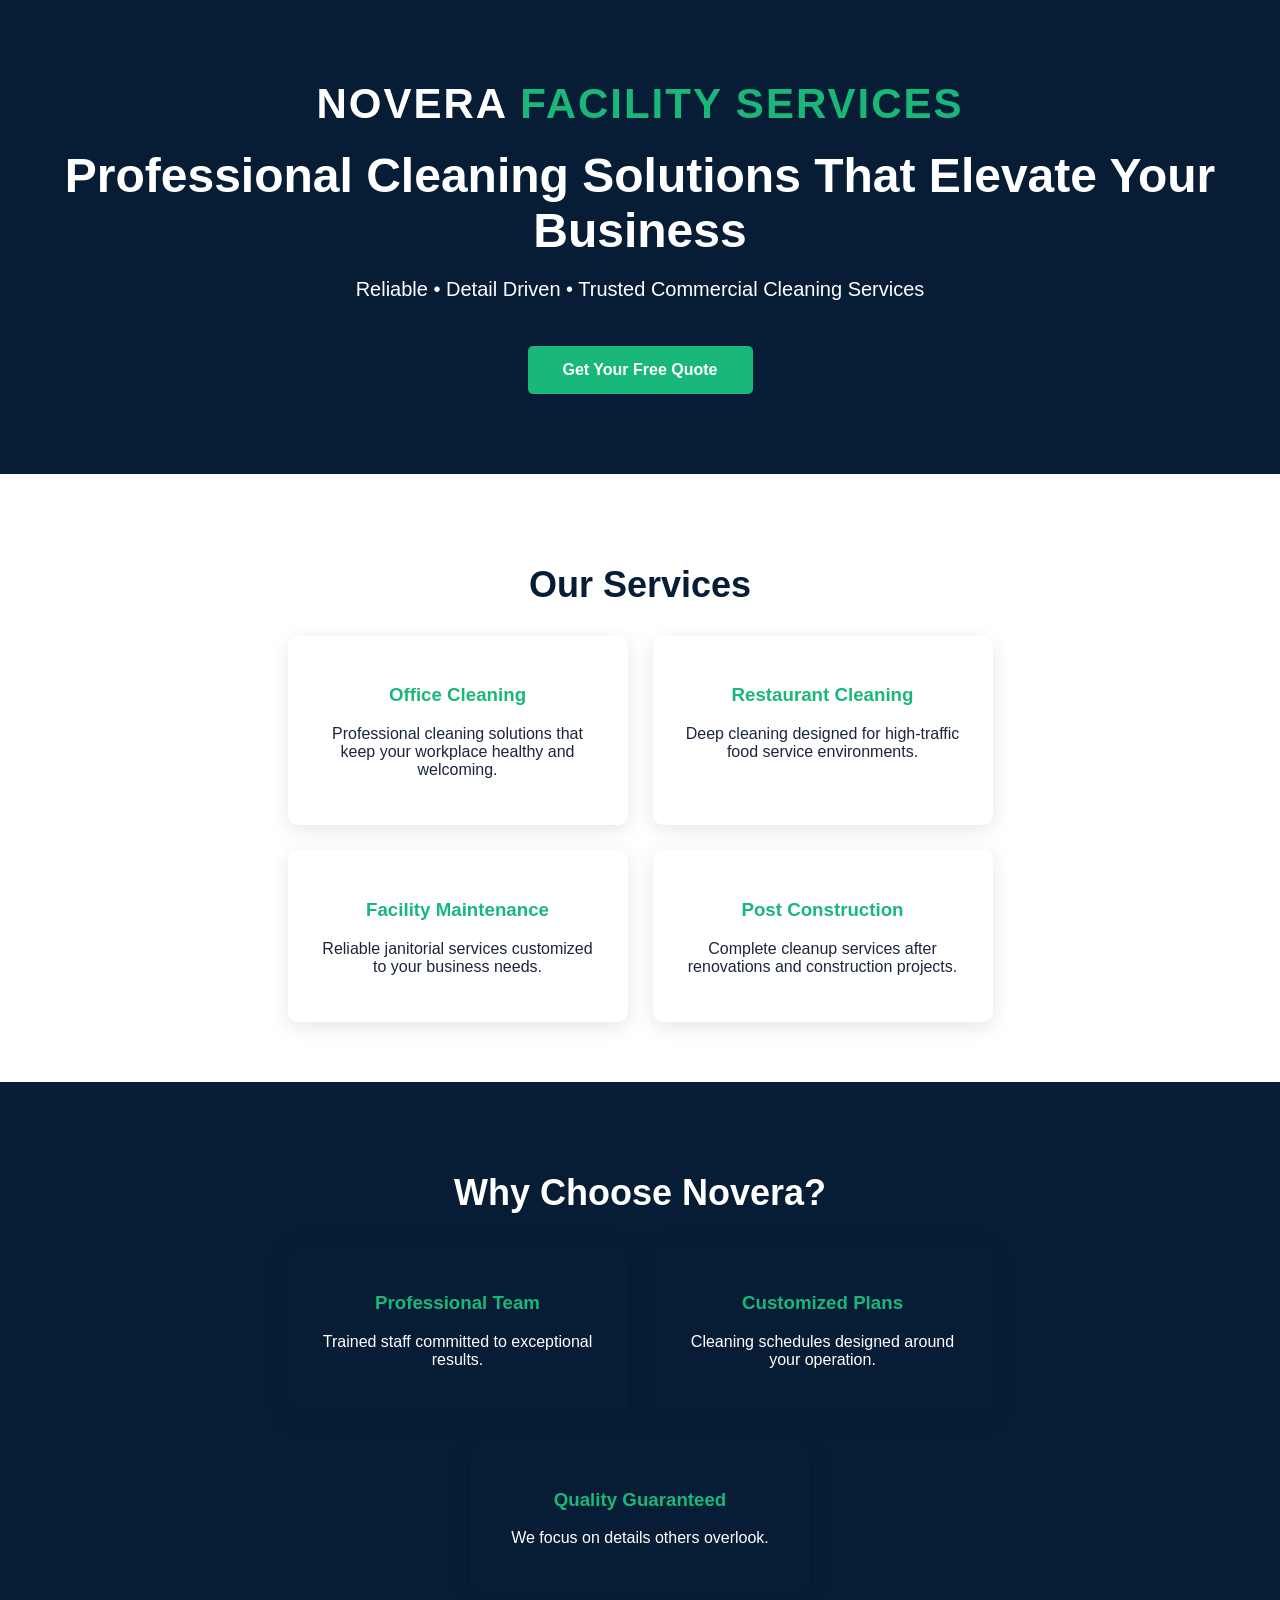
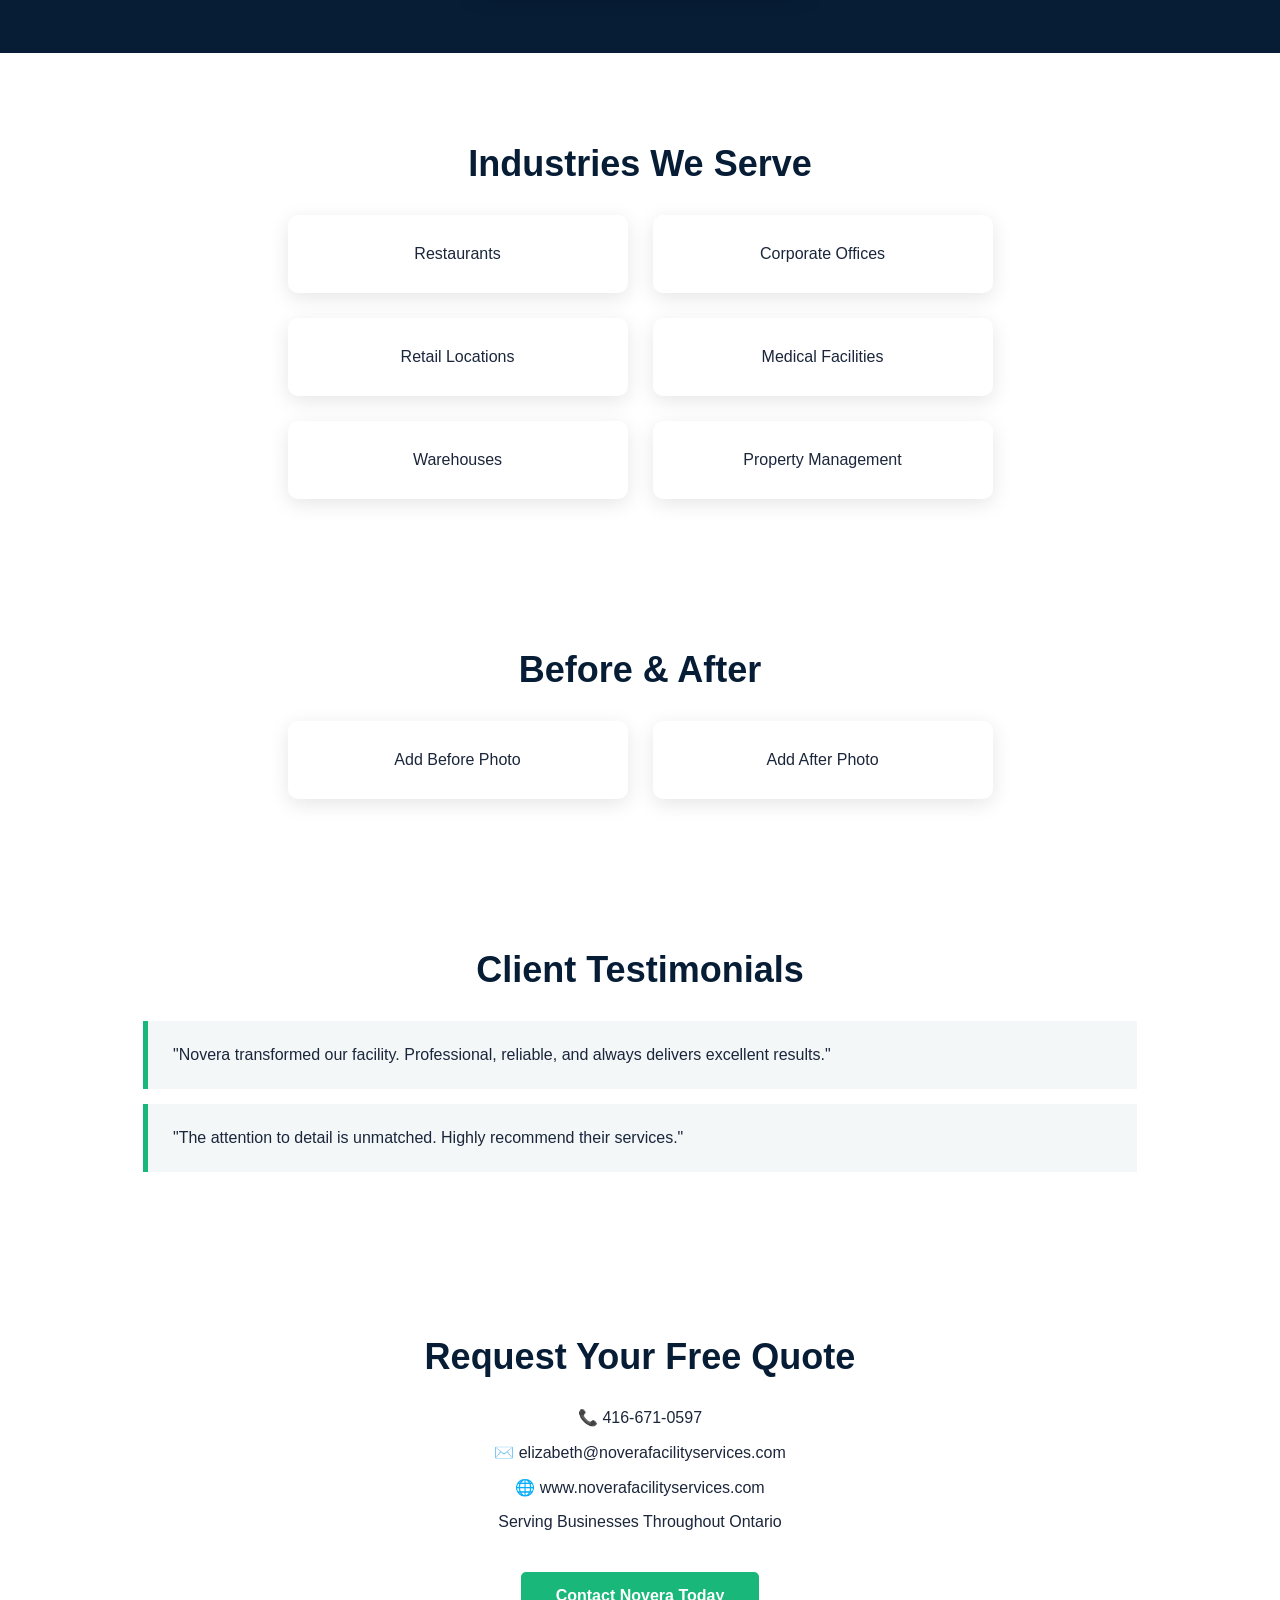
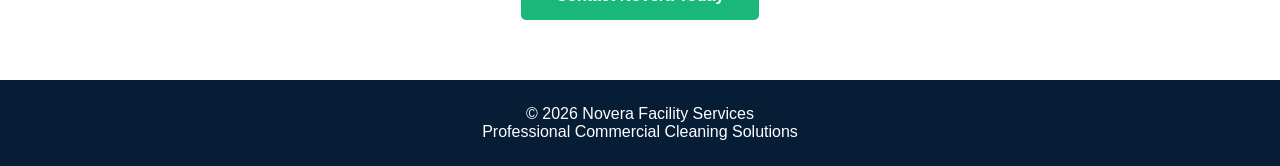
==== index.html @ ae43c51b "Add files via upload" ====
<!DOCTYPE html>
<html lang="en">
<head>
<meta charset="UTF-8">
<meta name="viewport" content="width=device-width, initial-scale=1.0">
<title>Novera Facility Services | Professional Commercial Cleaning</title>

<style>
body {
    margin:0;
    font-family: Arial, Helvetica, sans-serif;
    color:#1b263b;
    background:#ffffff;
}

header {
    background:#071d35;
    color:white;
    padding:80px 20px;
    text-align:center;
}

.logo {
    font-size:42px;
    font-weight:bold;
    letter-spacing:2px;
}

header span {
    color:#19b87a;
}

header h1 {
    font-size:48px;
    margin:20px 0;
}

header p {
    font-size:20px;
}

.button {
    display:inline-block;
    margin-top:25px;
    padding:15px 35px;
    background:#19b87a;
    color:white;
    text-decoration:none;
    border-radius:5px;
    font-weight:bold;
}

section {
    padding:60px 10%;
}

h2 {
    text-align:center;
    font-size:36px;
    color:#071d35;
}

.cards {
    display:flex;
    flex-wrap:wrap;
    gap:25px;
    justify-content:center;
}

.card {
    width:280px;
    padding:30px;
    border-radius:10px;
    box-shadow:0 5px 20px rgba(0,0,0,.1);
    text-align:center;
}

.card h3 {
    color:#19b87a;
}

.dark {
    background:#071d35;
    color:white;
}

.dark h2 {
    color:white;
}

.testimonial {
    background:#f4f7f8;
    padding:25px;
    margin:15px;
    border-left:5px solid #19b87a;
}

.contact {
    text-align:center;
}

footer {
    background:#071d35;
    color:white;
    text-align:center;
    padding:25px;
}

</style>

</head>

<body>


<header>

<div class="logo">
NOVERA <span>FACILITY SERVICES</span>
</div>

<h1>Professional Cleaning Solutions That Elevate Your Business</h1>

<p>
Reliable • Detail Driven • Trusted Commercial Cleaning Services
</p>

<a class="button" href="#contact">
Get Your Free Quote
</a>

</header>


<section>

<h2>Our Services</h2>

<div class="cards">

<div class="card">
<h3>Office Cleaning</h3>
<p>
Professional cleaning solutions that keep your workplace healthy and welcoming.
</p>
</div>


<div class="card">
<h3>Restaurant Cleaning</h3>
<p>
Deep cleaning designed for high-traffic food service environments.
</p>
</div>


<div class="card">
<h3>Facility Maintenance</h3>
<p>
Reliable janitorial services customized to your business needs.
</p>
</div>


<div class="card">
<h3>Post Construction</h3>
<p>
Complete cleanup services after renovations and construction projects.
</p>
</div>


</div>

</section>


<section class="dark">

<h2>Why Choose Novera?</h2>

<div class="cards">

<div class="card">
<h3>Professional Team</h3>
<p>
Trained staff committed to exceptional results.
</p>
</div>

<div class="card">
<h3>Customized Plans</h3>
<p>
Cleaning schedules designed around your operation.
</p>
</div>

<div class="card">
<h3>Quality Guaranteed</h3>
<p>
We focus on details others overlook.
</p>
</div>

</div>

</section>


<section>

<h2>Industries We Serve</h2>

<div class="cards">

<div class="card">Restaurants</div>
<div class="card">Corporate Offices</div>
<div class="card">Retail Locations</div>
<div class="card">Medical Facilities</div>
<div class="card">Warehouses</div>
<div class="card">Property Management</div>

</div>

</section>


<section>

<h2>Before & After</h2>

<div class="cards">

<div class="card">
Add Before Photo
</div>

<div class="card">
Add After Photo
</div>

</div>

</section>


<section>

<h2>Client Testimonials</h2>

<div class="testimonial">
"Novera transformed our facility. Professional, reliable, and always delivers excellent results."
</div>

<div class="testimonial">
"The attention to detail is unmatched. Highly recommend their services."
</div>

</section>


<section id="contact" class="contact">

<h2>Request Your Free Quote</h2>

<p>
📞 416-671-0597
</p>

<p>
✉️ elizabeth@noverafacilityservices.com
</p>

<p>
🌐 www.noverafacilityservices.com
</p>

<p>
Serving Businesses Throughout Ontario
</p>


<a class="button" href="mailto:elizabeth@noverafacilityservices.com">
Contact Novera Today
</a>


</section>


<footer>

© 2026 Novera Facility Services  
<br>
Professional Commercial Cleaning Solutions

</footer>


</body>
</html>
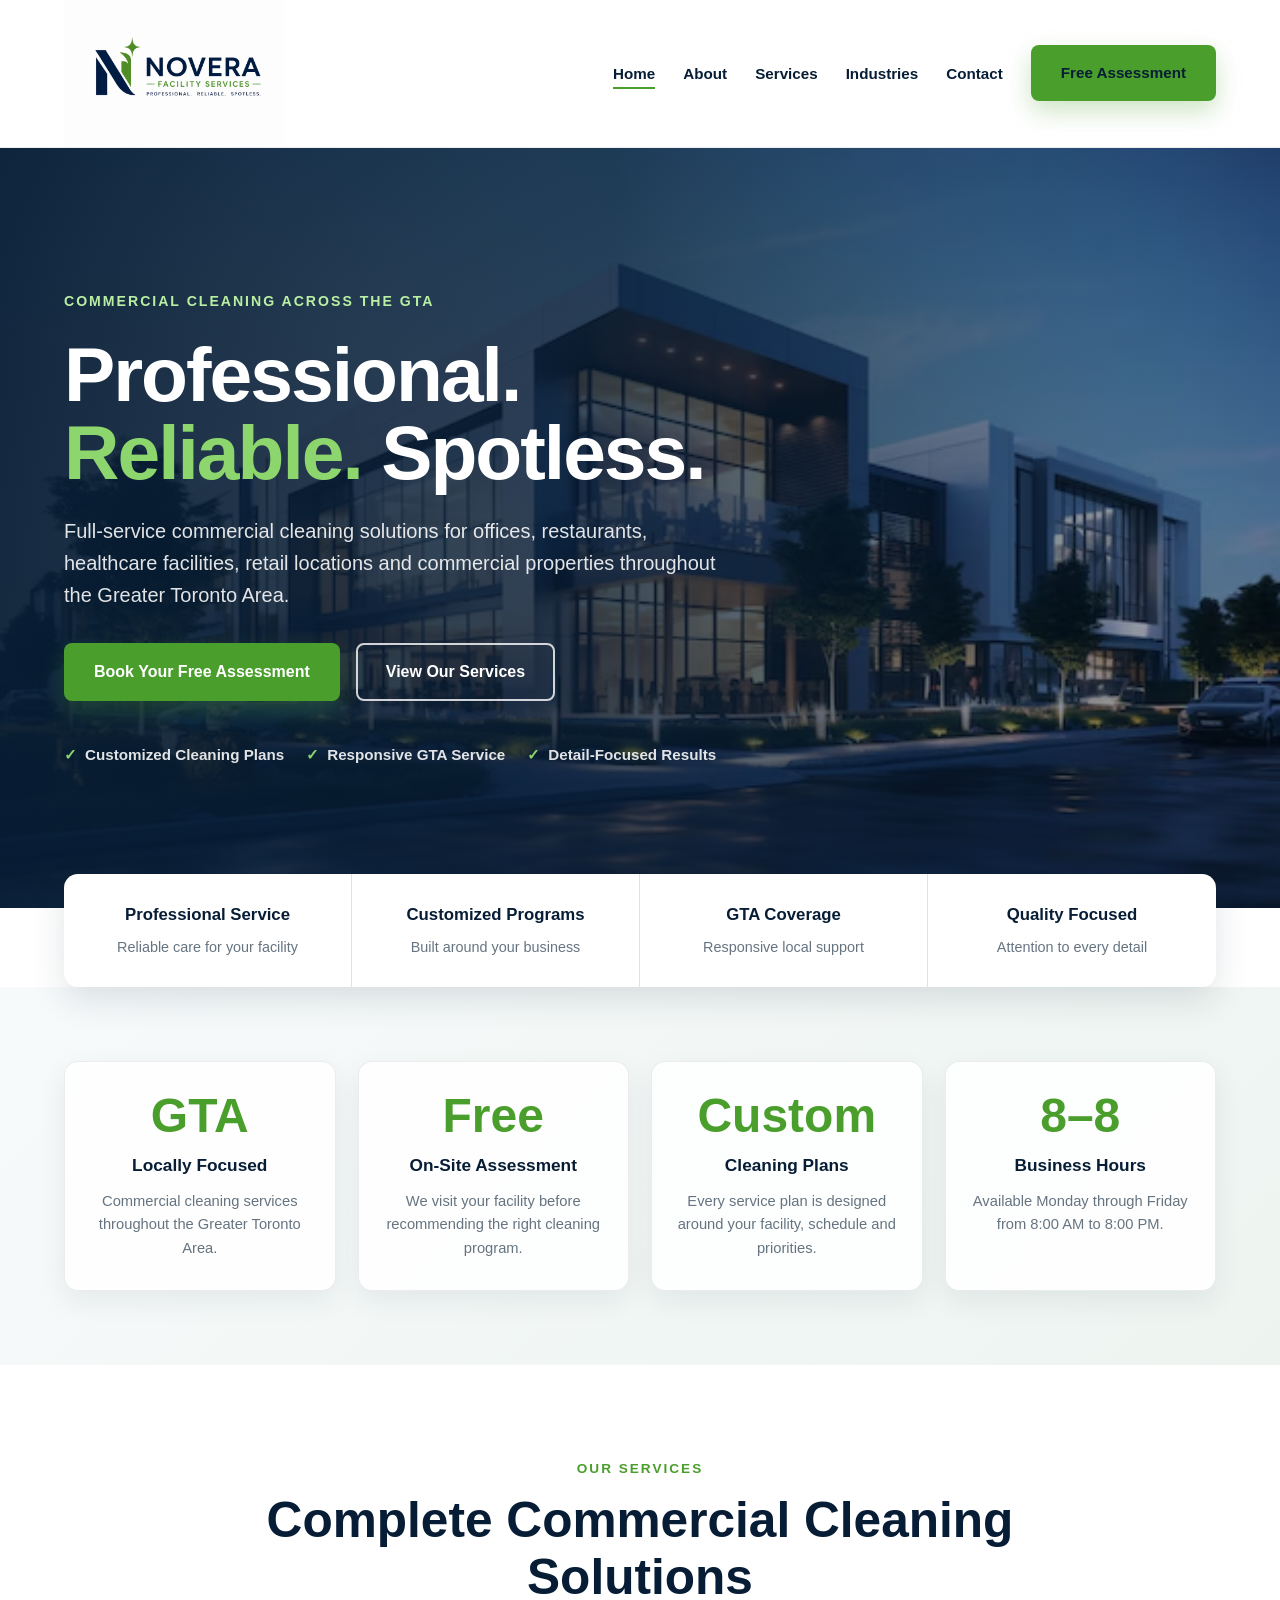
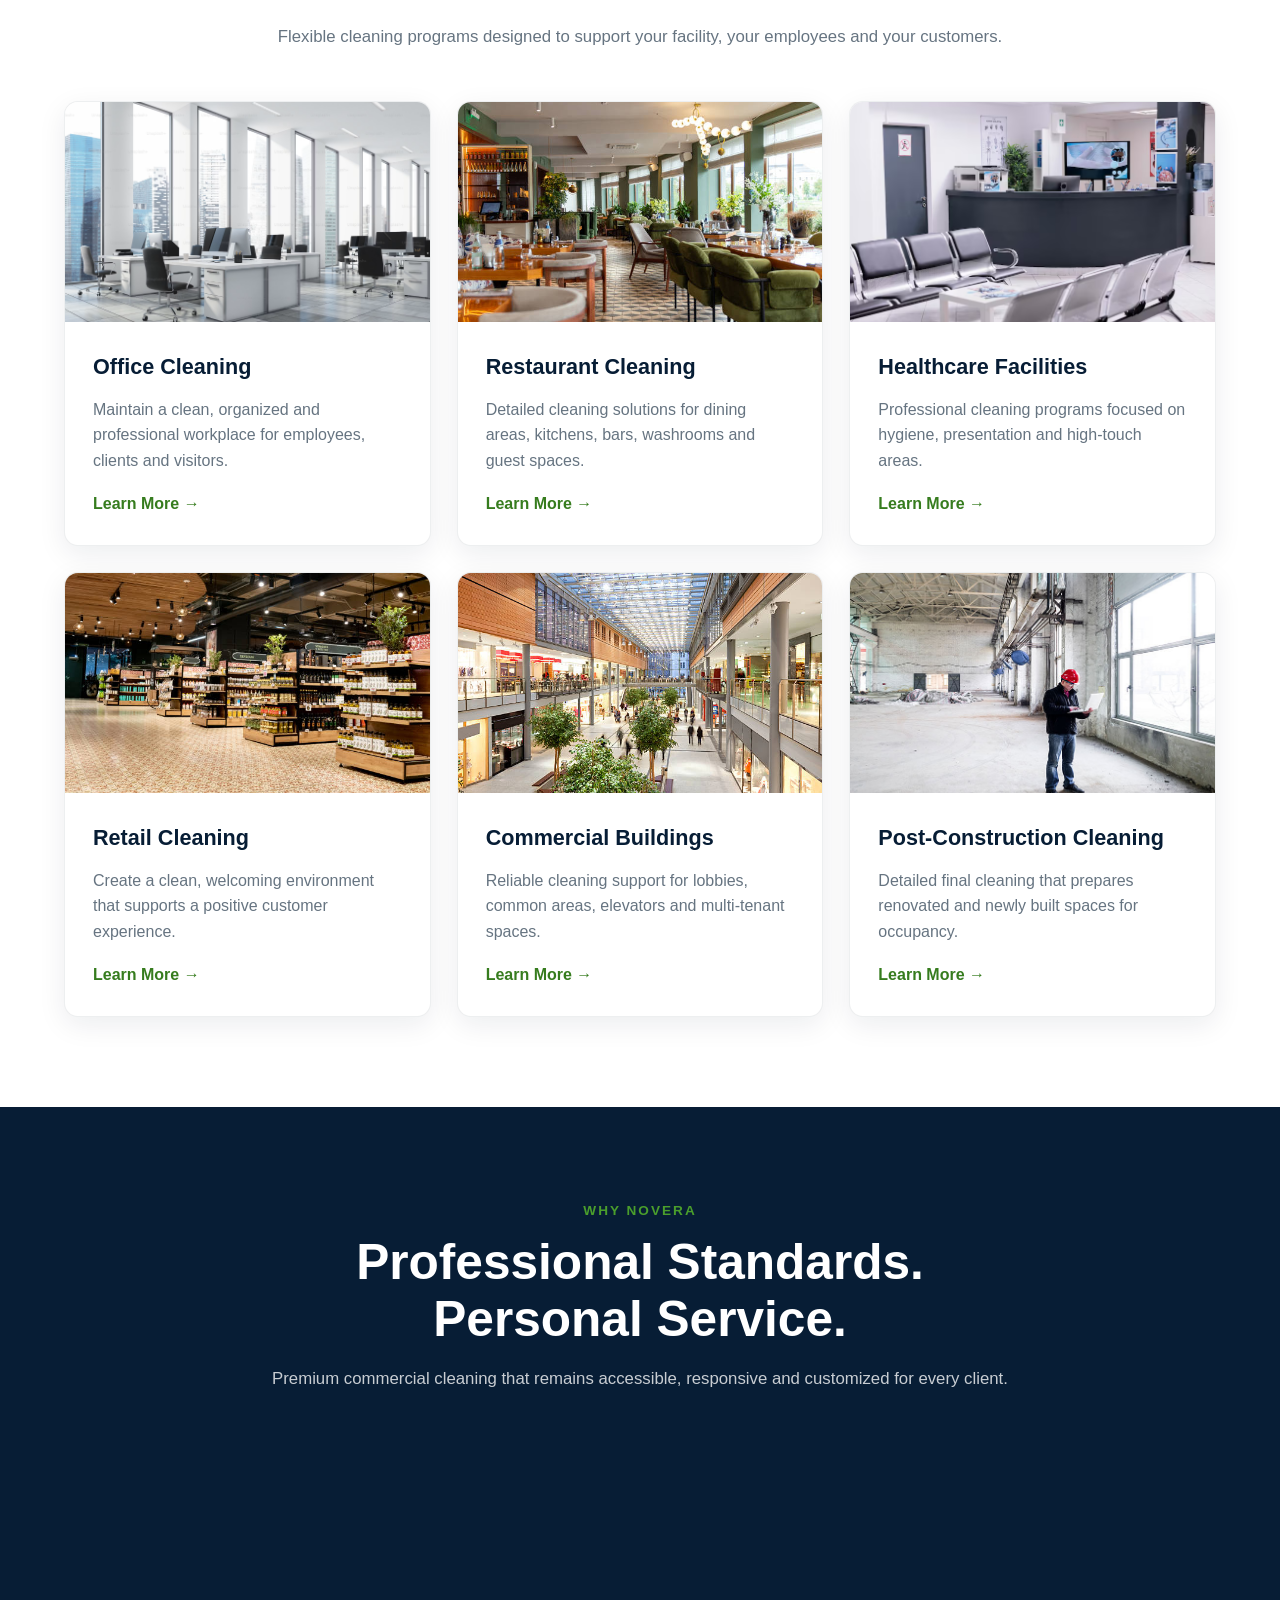
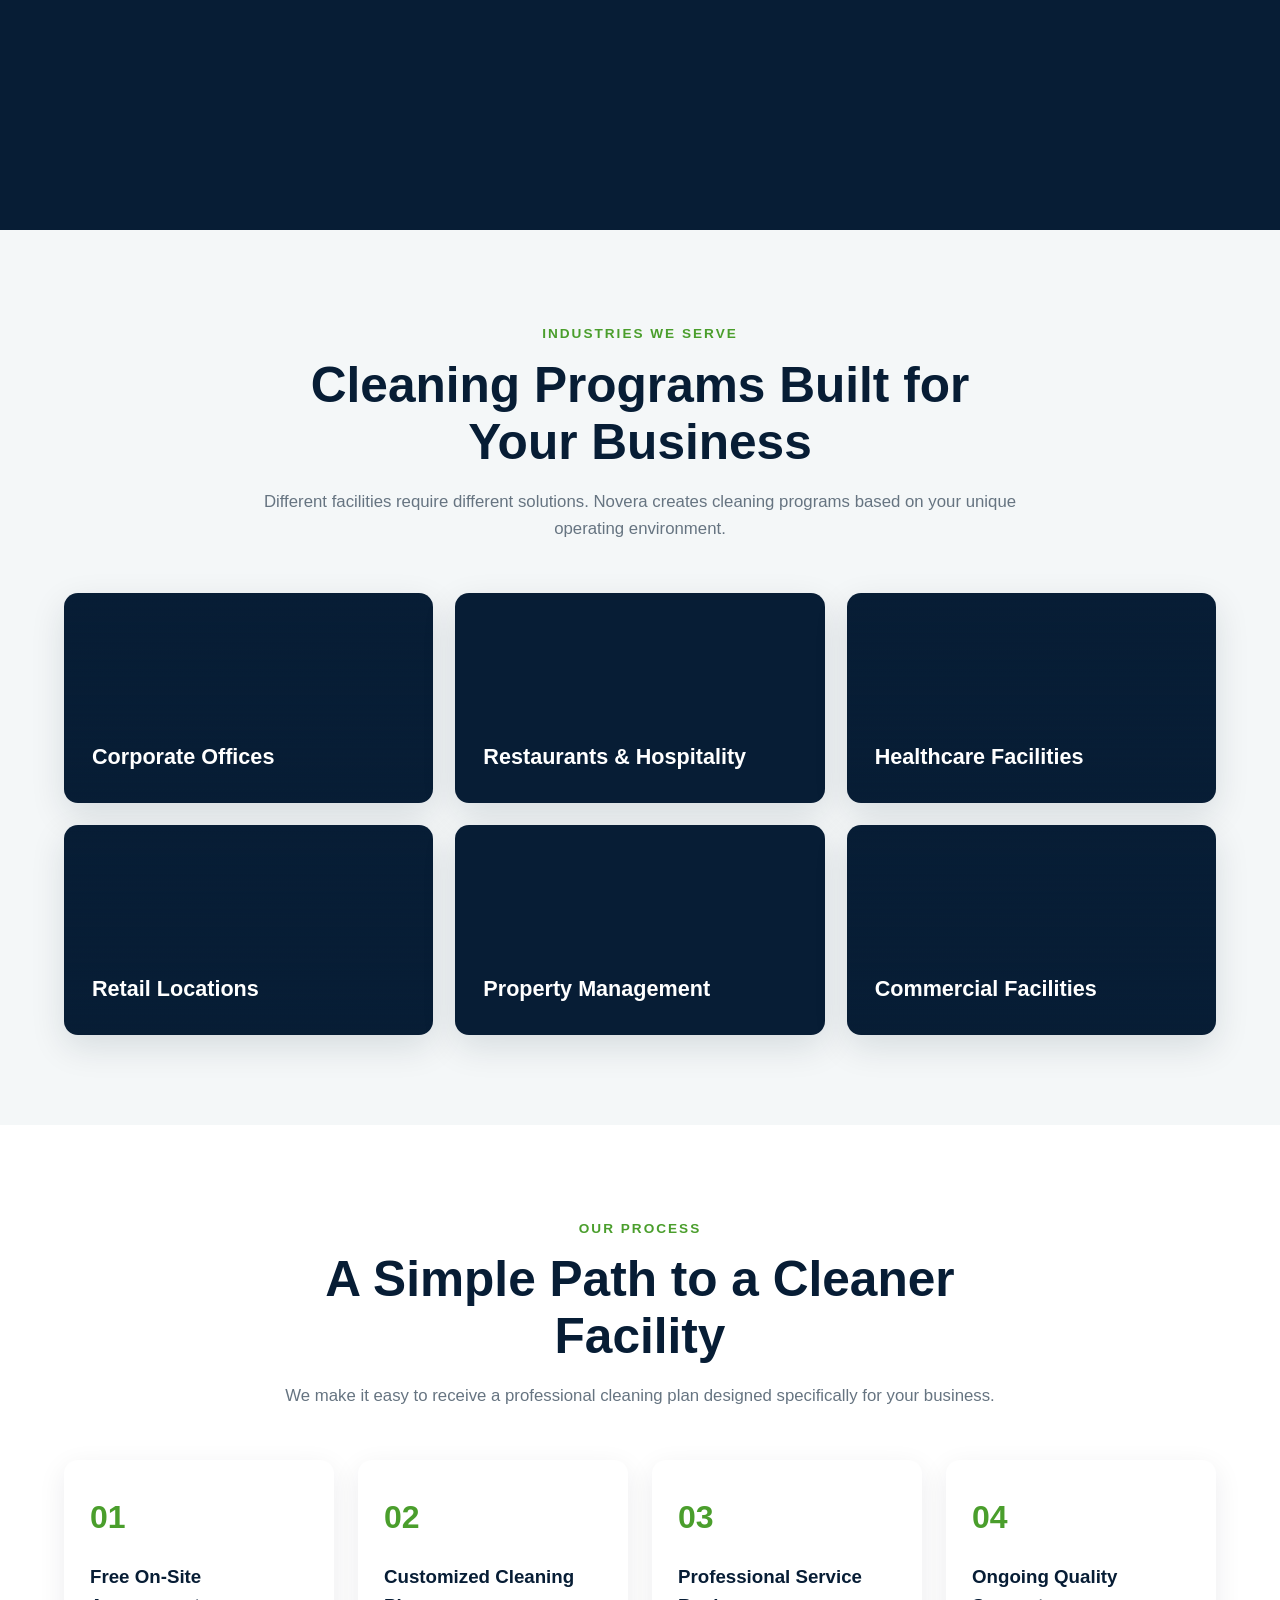
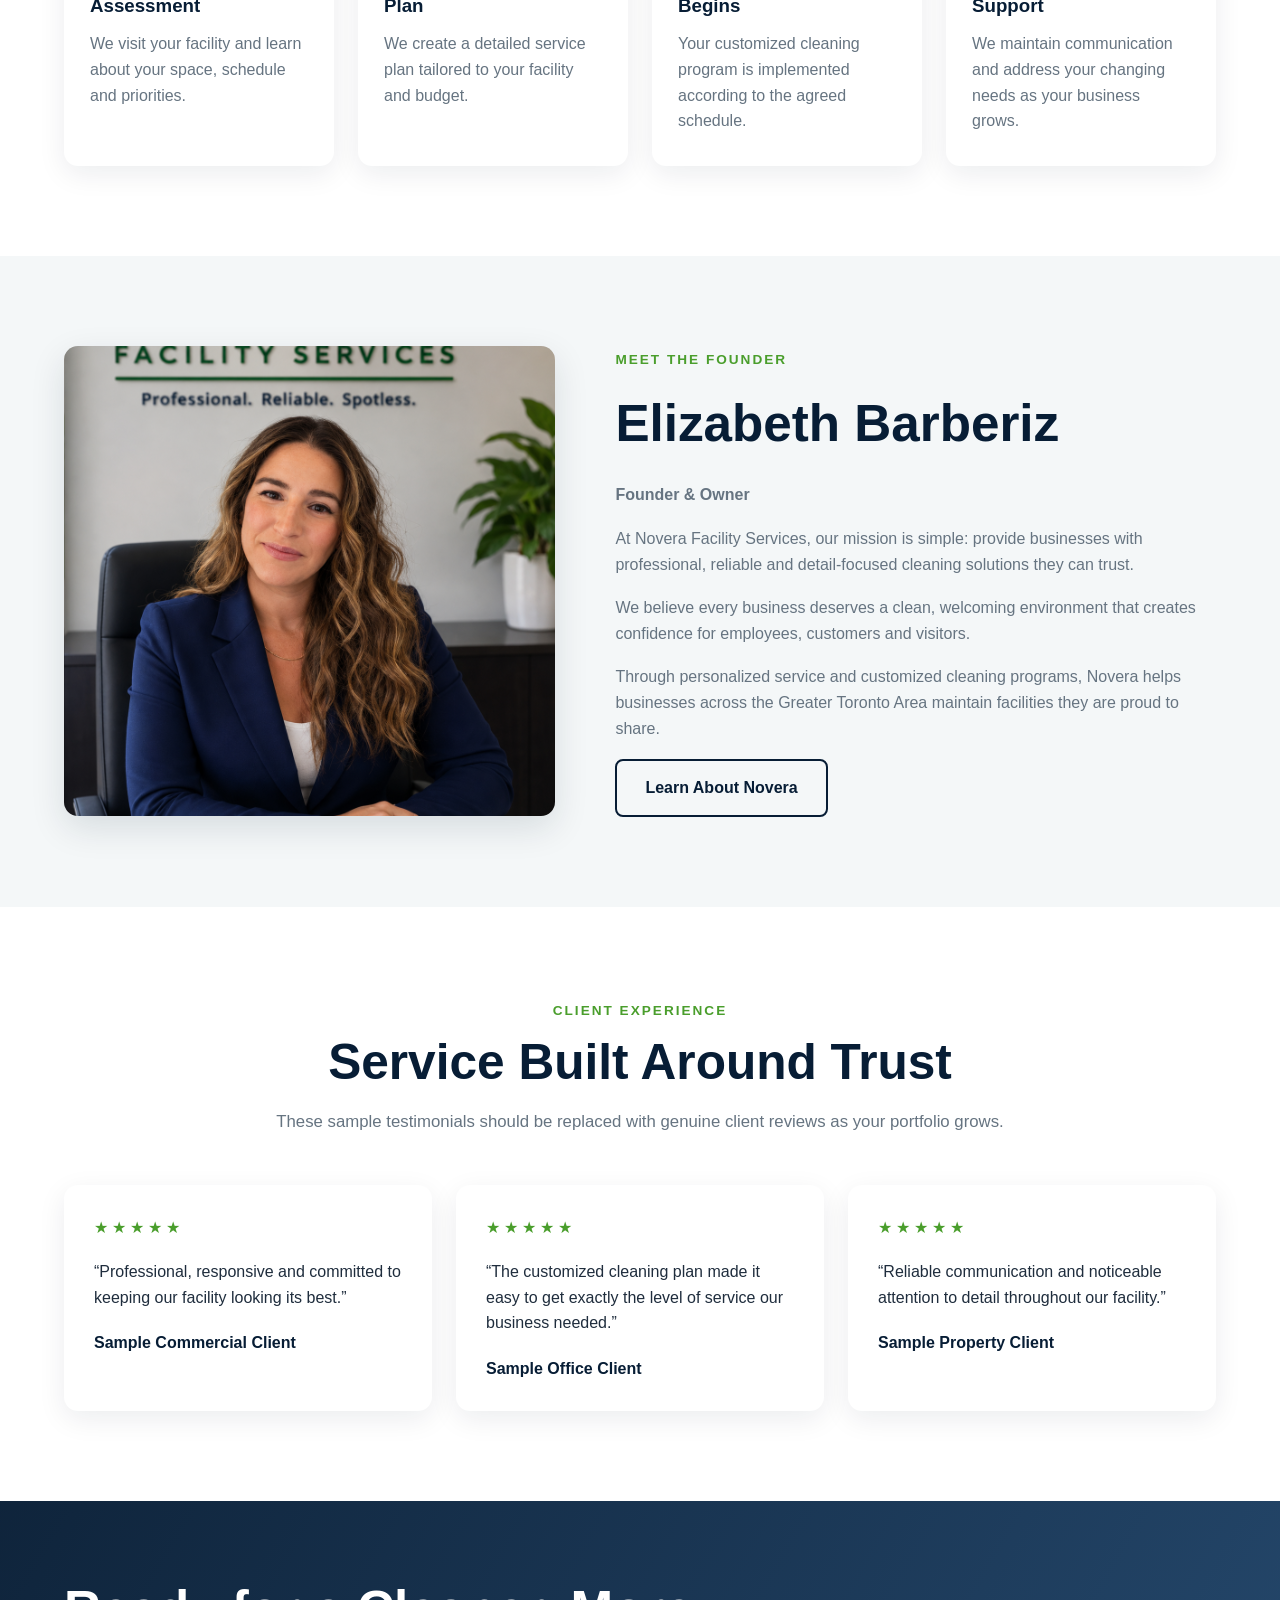
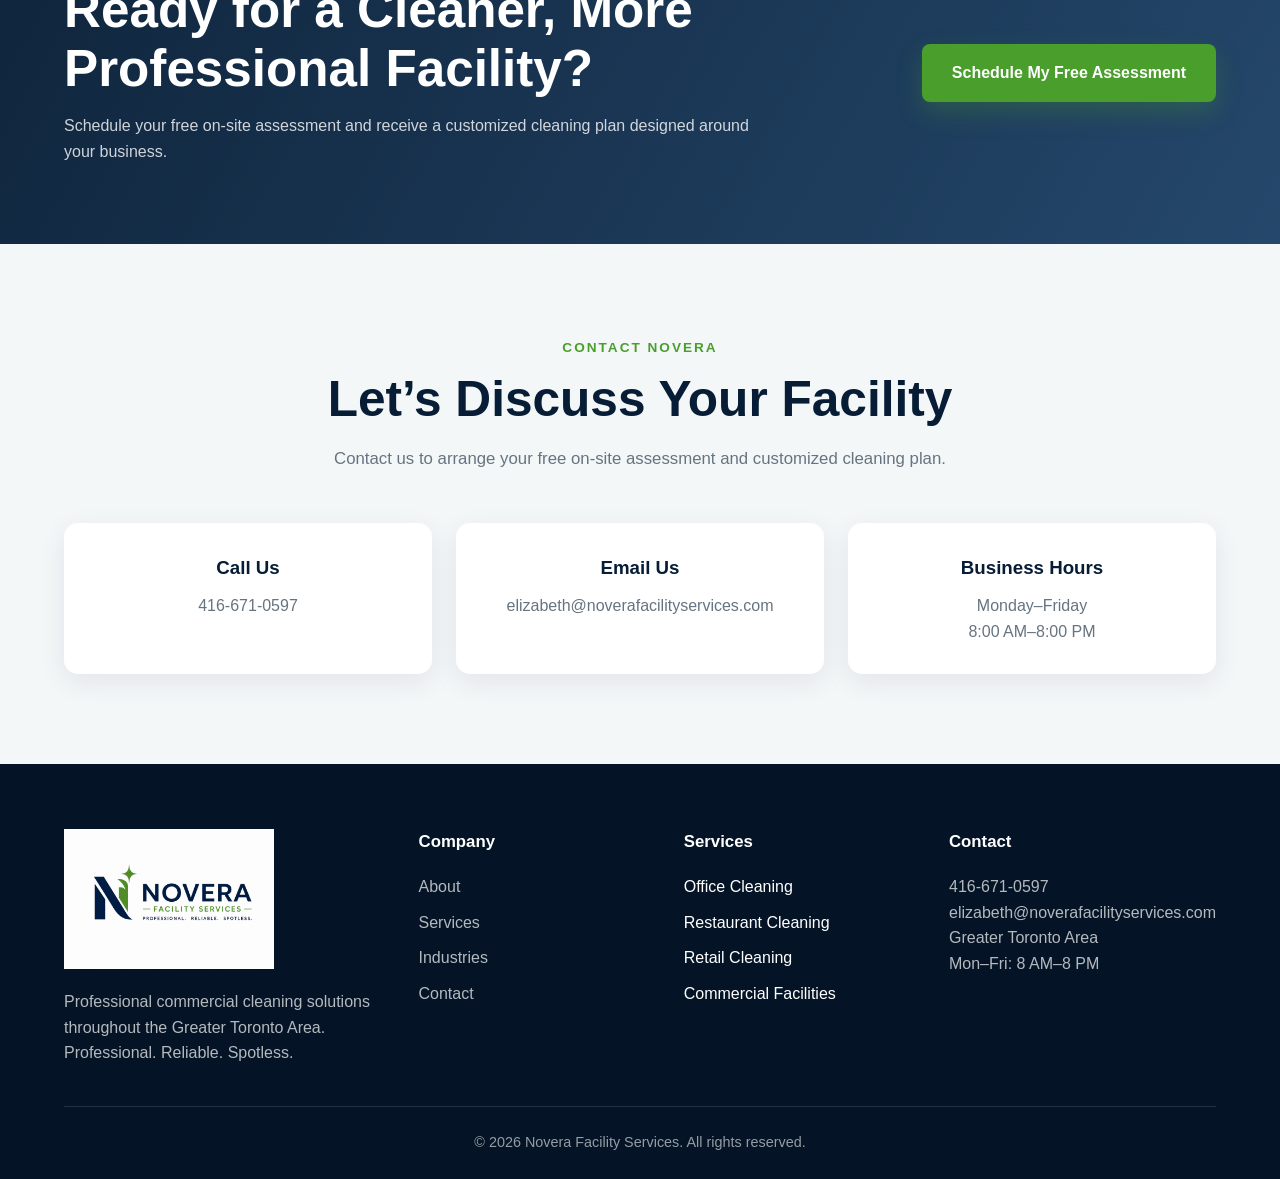
==== commit 00d55a5e: "Add files via upload" ====
--- a/index.html
+++ b/index.html
@@ -1,301 +1,888 @@
 <!DOCTYPE html>
 <html lang="en">
 <head>
-<meta charset="UTF-8">
-<meta name="viewport" content="width=device-width, initial-scale=1.0">
-<title>Novera Facility Services | Professional Commercial Cleaning</title>
-
-<style>
-body {
-    margin:0;
-    font-family: Arial, Helvetica, sans-serif;
-    color:#1b263b;
-    background:#ffffff;
-}
-
-header {
-    background:#071d35;
-    color:white;
-    padding:80px 20px;
-    text-align:center;
-}
-
-.logo {
-    font-size:42px;
-    font-weight:bold;
-    letter-spacing:2px;
-}
-
-header span {
-    color:#19b87a;
-}
-
-header h1 {
-    font-size:48px;
-    margin:20px 0;
-}
-
-header p {
-    font-size:20px;
-}
-
-.button {
-    display:inline-block;
-    margin-top:25px;
-    padding:15px 35px;
-    background:#19b87a;
-    color:white;
-    text-decoration:none;
-    border-radius:5px;
-    font-weight:bold;
-}
-
-section {
-    padding:60px 10%;
-}
-
-h2 {
-    text-align:center;
-    font-size:36px;
-    color:#071d35;
-}
-
-.cards {
-    display:flex;
-    flex-wrap:wrap;
-    gap:25px;
-    justify-content:center;
-}
-
-.card {
-    width:280px;
-    padding:30px;
-    border-radius:10px;
-    box-shadow:0 5px 20px rgba(0,0,0,.1);
-    text-align:center;
-}
-
-.card h3 {
-    color:#19b87a;
-}
-
-.dark {
-    background:#071d35;
-    color:white;
-}
-
-.dark h2 {
-    color:white;
-}
-
-.testimonial {
-    background:#f4f7f8;
-    padding:25px;
-    margin:15px;
-    border-left:5px solid #19b87a;
-}
-
-.contact {
-    text-align:center;
-}
-
-footer {
-    background:#071d35;
-    color:white;
-    text-align:center;
-    padding:25px;
-}
-
-</style>
-
+    <meta charset="UTF-8">
+
+    <meta
+        name="viewport"
+        content="width=device-width, initial-scale=1.0"
+    >
+
+    <meta
+        name="description"
+        content="Novera Facility Services provides professional commercial cleaning services for offices, restaurants, retail stores, healthcare facilities and commercial properties throughout the Greater Toronto Area."
+    >
+
+    <title>
+        Novera Facility Services | Commercial Cleaning in the GTA
+    </title>
+
+    <link rel="stylesheet" href="css/style.css">
 </head>
 
 <body>
 
-
-<header>
-
-<div class="logo">
-NOVERA <span>FACILITY SERVICES</span>
-</div>
-
-<h1>Professional Cleaning Solutions That Elevate Your Business</h1>
-
-<p>
-Reliable • Detail Driven • Trusted Commercial Cleaning Services
-</p>
-
-<a class="button" href="#contact">
-Get Your Free Quote
-</a>
-
-</header>
-
-
-<section>
-
-<h2>Our Services</h2>
-
-<div class="cards">
-
-<div class="card">
-<h3>Office Cleaning</h3>
-<p>
-Professional cleaning solutions that keep your workplace healthy and welcoming.
-</p>
-</div>
-
-
-<div class="card">
-<h3>Restaurant Cleaning</h3>
-<p>
-Deep cleaning designed for high-traffic food service environments.
-</p>
-</div>
-
-
-<div class="card">
-<h3>Facility Maintenance</h3>
-<p>
-Reliable janitorial services customized to your business needs.
-</p>
-</div>
-
-
-<div class="card">
-<h3>Post Construction</h3>
-<p>
-Complete cleanup services after renovations and construction projects.
-</p>
-</div>
-
-
-</div>
-
+    <!-- Header -->
+    <header class="site-header">
+        <div class="container navbar">
+
+            <a href="index.html" class="logo-link">
+                <img
+                    src="images/novera-logo.png"
+                    alt="Novera Facility Services"
+                    class="site-logo"
+                >
+            </a>
+
+            <button
+                class="mobile-menu-button"
+                id="mobileMenuButton"
+                aria-label="Open navigation menu"
+            >
+                ☰
+            </button>
+
+            <nav>
+                <ul class="nav-menu" id="navMenu">
+                    <li>
+                        <a href="index.html" class="active">Home</a>
+                    </li>
+
+                    <li>
+                        <a href="pages/about.html">About</a>
+                    </li>
+
+                    <li>
+                        <a href="pages/services.html">Services</a>
+                    </li>
+
+                    <li>
+                        <a href="pages/industries.html">Industries</a>
+                    </li>
+
+                    <li>
+                        <a href="pages/contact.html">Contact</a>
+                    </li>
+
+                    <li>
+                        <a
+                            href="pages/quote.html"
+                            class="btn btn-primary"
+                        >
+                            Free Assessment
+                        </a>
+                    </li>
+                </ul>
+            </nav>
+
+        </div>
+    </header>
+
+
+    <main>
+
+        <!-- Hero Section -->
+        <section class="hero">
+            <div class="container">
+
+                <div class="hero-content">
+
+                    <p class="hero-eyebrow">
+                        Commercial Cleaning Across the GTA
+                    </p>
+
+                    <h1>
+                        Professional.
+                        <span>Reliable.</span>
+                        Spotless.
+                    </h1>
+
+                    <p class="hero-description">
+                        Full-service commercial cleaning solutions for
+                        offices, restaurants, healthcare facilities, retail
+                        locations and commercial properties throughout the
+                        Greater Toronto Area.
+                    </p>
+
+                    <div class="hero-buttons">
+
+                        <a
+                            href="pages/quote.html"
+                            class="btn btn-primary"
+                        >
+                            Book Your Free Assessment
+                        </a>
+
+                        <a
+                            href="pages/services.html"
+                            class="btn btn-secondary"
+                        >
+                            View Our Services
+                        </a>
+
+                    </div>
+
+                    <div class="hero-trust">
+                        <span>Customized Cleaning Plans</span>
+                        <span>Responsive GTA Service</span>
+                        <span>Detail-Focused Results</span>
+                    </div>
+
+                </div>
+            </div>
+        </section>
+
+
+        <!-- Trust Bar -->
+        <section class="trust-bar">
+            <div class="container">
+
+                <div class="trust-bar-inner">
+
+                    <div class="trust-item">
+                        <strong>Professional Service</strong>
+                        <span>Reliable care for your facility</span>
+                    </div>
+
+                    <div class="trust-item">
+                        <strong>Customized Programs</strong>
+                        <span>Built around your business</span>
+                    </div>
+
+                    <div class="trust-item">
+                        <strong>GTA Coverage</strong>
+                        <span>Responsive local support</span>
+                    </div>
+
+                    <div class="trust-item">
+                        <strong>Quality Focused</strong>
+                        <span>Attention to every detail</span>
+                    </div>
+
+                </div>
+            </div>
+        </section><!-- Novera Highlights -->
+<section class="highlights-section">
+    <div class="container">
+
+        <div class="highlights-grid">
+
+            <div class="highlight-item">
+                <span class="highlight-value">GTA</span>
+
+                <strong>Locally Focused</strong>
+
+                <p>
+                    Commercial cleaning services throughout the
+                    Greater Toronto Area.
+                </p>
+            </div>
+
+
+            <div class="highlight-item">
+                <span class="highlight-value">Free</span>
+
+                <strong>On-Site Assessment</strong>
+
+                <p>
+                    We visit your facility before recommending
+                    the right cleaning program.
+                </p>
+            </div>
+
+
+            <div class="highlight-item">
+                <span class="highlight-value">Custom</span>
+
+                <strong>Cleaning Plans</strong>
+
+                <p>
+                    Every service plan is designed around your
+                    facility, schedule and priorities.
+                </p>
+            </div>
+
+
+            <div class="highlight-item">
+                <span class="highlight-value">8–8</span>
+
+                <strong>Business Hours</strong>
+
+                <p>
+                    Available Monday through Friday from
+                    8:00 AM to 8:00 PM.
+                </p>
+            </div>
+
+        </div>
+    </div>
 </section>
 
 
-<section class="dark">
-
-<h2>Why Choose Novera?</h2>
-
-<div class="cards">
-
-<div class="card">
-<h3>Professional Team</h3>
-<p>
-Trained staff committed to exceptional results.
-</p>
-</div>
-
-<div class="card">
-<h3>Customized Plans</h3>
-<p>
-Cleaning schedules designed around your operation.
-</p>
-</div>
-
-<div class="card">
-<h3>Quality Guaranteed</h3>
-<p>
-We focus on details others overlook.
-</p>
-</div>
-
-</div>
-
-</section>
-
-
-<section>
-
-<h2>Industries We Serve</h2>
-
-<div class="cards">
-
-<div class="card">Restaurants</div>
-<div class="card">Corporate Offices</div>
-<div class="card">Retail Locations</div>
-<div class="card">Medical Facilities</div>
-<div class="card">Warehouses</div>
-<div class="card">Property Management</div>
-
-</div>
-
-</section>
-
-
-<section>
-
-<h2>Before & After</h2>
-
-<div class="cards">
-
-<div class="card">
-Add Before Photo
-</div>
-
-<div class="card">
-Add After Photo
-</div>
-
-</div>
-
-</section>
-
-
-<section>
-
-<h2>Client Testimonials</h2>
-
-<div class="testimonial">
-"Novera transformed our facility. Professional, reliable, and always delivers excellent results."
-</div>
-
-<div class="testimonial">
-"The attention to detail is unmatched. Highly recommend their services."
-</div>
-
-</section>
-
-
-<section id="contact" class="contact">
-
-<h2>Request Your Free Quote</h2>
-
-<p>
-📞 416-671-0597
-</p>
-
-<p>
-✉️ elizabeth@noverafacilityservices.com
-</p>
-
-<p>
-🌐 www.noverafacilityservices.com
-</p>
-
-<p>
-Serving Businesses Throughout Ontario
-</p>
-
-
-<a class="button" href="mailto:elizabeth@noverafacilityservices.com">
-Contact Novera Today
-</a>
-
-
-</section>
-
-
-<footer>
-
-© 2026 Novera Facility Services  
-<br>
-Professional Commercial Cleaning Solutions
-
-</footer>
-
+        <!-- Services Section -->
+        <section class="section">
+            <div class="container">
+
+                <div class="section-heading">
+                    <span class="section-label">Our Services</span>
+
+                    <h2>
+                        Complete Commercial Cleaning Solutions
+                    </h2>
+
+                    <p>
+                        Flexible cleaning programs designed to support your
+                        facility, your employees and your customers.
+                    </p>
+                </div>
+
+                <div class="card-grid">
+
+                    <article class="card service-card">
+                        <img
+                            src="images/office.jpg"
+                            alt="Professional office cleaning"
+                            class="service-card-image"
+                        >
+
+                        <div class="service-card-content">
+                            <h3>Office Cleaning</h3>
+
+                            <p>
+                                Maintain a clean, organized and professional
+                                workplace for employees, clients and visitors.
+                            </p>
+
+                            <a
+                                href="pages/services.html"
+                                class="service-card-link"
+                            >
+                                Learn More →
+                            </a>
+                        </div>
+                    </article>
+
+
+                    <article class="card service-card">
+                        <img
+                            src="images/restaurant.jpg"
+                            alt="Restaurant cleaning services"
+                            class="service-card-image"
+                        >
+
+                        <div class="service-card-content">
+                            <h3>Restaurant Cleaning</h3>
+
+                            <p>
+                                Detailed cleaning solutions for dining areas,
+                                kitchens, bars, washrooms and guest spaces.
+                            </p>
+
+                            <a
+                                href="pages/services.html"
+                                class="service-card-link"
+                            >
+                                Learn More →
+                            </a>
+                        </div>
+                    </article>
+
+
+                    <article class="card service-card">
+                        <img
+                            src="images/medical.jpg"
+                            alt="Healthcare facility cleaning"
+                            class="service-card-image"
+                        >
+
+                        <div class="service-card-content">
+                            <h3>Healthcare Facilities</h3>
+
+                            <p>
+                                Professional cleaning programs focused on
+                                hygiene, presentation and high-touch areas.
+                            </p>
+
+                            <a
+                                href="pages/services.html"
+                                class="service-card-link"
+                            >
+                                Learn More →
+                            </a>
+                        </div>
+                    </article>
+
+
+                    <article class="card service-card">
+                        <img
+                            src="images/retail.jpg"
+                            alt="Retail store cleaning"
+                            class="service-card-image"
+                        >
+
+                        <div class="service-card-content">
+                            <h3>Retail Cleaning</h3>
+
+                            <p>
+                                Create a clean, welcoming environment that
+                                supports a positive customer experience.
+                            </p>
+
+                            <a
+                                href="pages/services.html"
+                                class="service-card-link"
+                            >
+                                Learn More →
+                            </a>
+                        </div>
+                    </article>
+
+
+                    <article class="card service-card">
+                        <img
+                            src="images/commercial.jpg"
+                            alt="Commercial building cleaning"
+                            class="service-card-image"
+                        >
+
+                        <div class="service-card-content">
+                            <h3>Commercial Buildings</h3>
+
+                            <p>
+                                Reliable cleaning support for lobbies,
+                                common areas, elevators and multi-tenant spaces.
+                            </p>
+
+                            <a
+                                href="pages/services.html"
+                                class="service-card-link"
+                            >
+                                Learn More →
+                            </a>
+                        </div>
+                    </article>
+
+
+                    <article class="card service-card">
+                        <img
+                            src="images/construction.jpg"
+                            alt="Post-construction cleaning"
+                            class="service-card-image"
+                        >
+
+                        <div class="service-card-content">
+                            <h3>Post-Construction Cleaning</h3>
+
+                            <p>
+                                Detailed final cleaning that prepares renovated
+                                and newly built spaces for occupancy.
+                            </p>
+
+                            <a
+                                href="pages/services.html"
+                                class="service-card-link"
+                            >
+                                Learn More →
+                            </a>
+                        </div>
+                    </article>
+
+                </div>
+            </div>
+        </section>
+
+
+        <!-- Why Choose Novera -->
+        <section class="section section-dark">
+            <div class="container">
+
+                <div class="section-heading">
+                    <span class="section-label">Why Novera</span>
+
+                    <h2>
+                        Professional Standards. Personal Service.
+                    </h2>
+
+                    <p>
+                        Premium commercial cleaning that remains accessible,
+                        responsive and customized for every client.
+                    </p>
+                </div>
+
+                <div class="feature-grid">
+
+                    <div class="feature-card">
+                        <div class="feature-icon">✓</div>
+
+                        <h3>Reliable Scheduling</h3>
+
+                        <p>
+                            Consistent service delivered according to your
+                            agreed schedule.
+                        </p>
+                    </div>
+
+
+                    <div class="feature-card">
+                        <div class="feature-icon">★</div>
+
+                        <h3>Attention to Detail</h3>
+
+                        <p>
+                            We focus on the areas that make a noticeable
+                            difference.
+                        </p>
+                    </div>
+
+
+                    <div class="feature-card">
+                        <div class="feature-icon">◆</div>
+
+                        <h3>Customized Solutions</h3>
+
+                        <p>
+                            Every plan is tailored to your facility, industry
+                            and schedule.
+                        </p>
+                    </div>
+
+
+                    <div class="feature-card">
+                        <div class="feature-icon">●</div>
+
+                        <h3>Professional Service</h3>
+
+                        <p>
+                            Respectful, organized and business-focused service
+                            from start to finish.
+                        </p>
+                    </div>
+
+
+                    <div class="feature-card">
+                        <div class="feature-icon">GTA</div>
+
+                        <h3>Local Support</h3>
+
+                        <p>
+                            Responsive commercial cleaning throughout the
+                            Greater Toronto Area.
+                        </p>
+                    </div>
+
+                </div>
+            </div>
+        </section>
+
+
+        <!-- Industries -->
+        <section class="section section-light">
+            <div class="container">
+
+                <div class="section-heading">
+                    <span class="section-label">Industries We Serve</span>
+
+                    <h2>
+                        Cleaning Programs Built for Your Business
+                    </h2>
+
+                    <p>
+                        Different facilities require different solutions.
+                        Novera creates cleaning programs based on your unique
+                        operating environment.
+                    </p>
+                </div>
+
+                <div class="industry-grid">
+
+                    <div class="industry-card">
+                        <h3>Corporate Offices</h3>
+                    </div>
+
+                    <div class="industry-card">
+                        <h3>Restaurants & Hospitality</h3>
+                    </div>
+
+                    <div class="industry-card">
+                        <h3>Healthcare Facilities</h3>
+                    </div>
+
+                    <div class="industry-card">
+                        <h3>Retail Locations</h3>
+                    </div>
+
+                    <div class="industry-card">
+                        <h3>Property Management</h3>
+                    </div>
+
+                    <div class="industry-card">
+                        <h3>Commercial Facilities</h3>
+                    </div>
+
+                </div>
+
+            </div>
+        </section>
+
+
+        <!-- Process -->
+        <section class="section">
+            <div class="container">
+
+                <div class="section-heading">
+                    <span class="section-label">Our Process</span>
+
+                    <h2>
+                        A Simple Path to a Cleaner Facility
+                    </h2>
+
+                    <p>
+                        We make it easy to receive a professional cleaning plan
+                        designed specifically for your business.
+                    </p>
+                </div>
+
+                <div class="process-grid">
+
+                    <div class="process-card">
+                        <h3>Free On-Site Assessment</h3>
+
+                        <p>
+                            We visit your facility and learn about your space,
+                            schedule and priorities.
+                        </p>
+                    </div>
+
+
+                    <div class="process-card">
+                        <h3>Customized Cleaning Plan</h3>
+
+                        <p>
+                            We create a detailed service plan tailored to your
+                            facility and budget.
+                        </p>
+                    </div>
+
+
+                    <div class="process-card">
+                        <h3>Professional Service Begins</h3>
+
+                        <p>
+                            Your customized cleaning program is implemented
+                            according to the agreed schedule.
+                        </p>
+                    </div>
+
+
+                    <div class="process-card">
+                        <h3>Ongoing Quality Support</h3>
+
+                        <p>
+                            We maintain communication and address your changing
+                            needs as your business grows.
+                        </p>
+                    </div>
+
+                </div>
+            </div>
+        </section>
+
+
+        <!-- Founder -->
+        <section class="section section-light">
+            <div class="container">
+
+                <div class="founder-layout">
+
+                    <div
+                        class="founder-image"
+                        style="background-image: url('images/founder.jpg');"
+                        aria-label="Elizabeth Barberiz, Founder and Owner"
+                    ></div>
+
+                    <div class="founder-content">
+
+                        <span class="section-label">Meet the Founder</span>
+
+                        <h2>Elizabeth Barberiz</h2>
+
+                        <p class="founder-title">
+                            Founder &amp; Owner
+                        </p>
+
+                        <p>
+                            At Novera Facility Services, our mission is simple:
+                            provide businesses with professional, reliable and
+                            detail-focused cleaning solutions they can trust.
+                        </p>
+
+                        <p>
+                            We believe every business deserves a clean,
+                            welcoming environment that creates confidence for
+                            employees, customers and visitors.
+                        </p>
+
+                        <p>
+                            Through personalized service and customized
+                            cleaning programs, Novera helps businesses across
+                            the Greater Toronto Area maintain facilities they
+                            are proud to share.
+                        </p>
+
+                        <a
+                            href="pages/about.html"
+                            class="btn btn-outline"
+                        >
+                            Learn About Novera
+                        </a>
+
+                    </div>
+                </div>
+            </div>
+        </section>
+
+
+        <!-- Testimonials -->
+        <section class="section">
+            <div class="container">
+
+                <div class="section-heading">
+                    <span class="section-label">Client Experience</span>
+
+                    <h2>
+                        Service Built Around Trust
+                    </h2>
+
+                    <p>
+                        These sample testimonials should be replaced with
+                        genuine client reviews as your portfolio grows.
+                    </p>
+                </div>
+
+                <div class="testimonial-grid">
+
+                    <article class="testimonial-card">
+                        <div class="testimonial-stars">★★★★★</div>
+
+                        <blockquote>
+                            “Professional, responsive and committed to keeping
+                            our facility looking its best.”
+                        </blockquote>
+
+                        <p class="testimonial-name">
+                            Sample Commercial Client
+                        </p>
+                    </article>
+
+
+                    <article class="testimonial-card">
+                        <div class="testimonial-stars">★★★★★</div>
+
+                        <blockquote>
+                            “The customized cleaning plan made it easy to get
+                            exactly the level of service our business needed.”
+                        </blockquote>
+
+                        <p class="testimonial-name">
+                            Sample Office Client
+                        </p>
+                    </article>
+
+
+                    <article class="testimonial-card">
+                        <div class="testimonial-stars">★★★★★</div>
+
+                        <blockquote>
+                            “Reliable communication and noticeable attention
+                            to detail throughout our facility.”
+                        </blockquote>
+
+                        <p class="testimonial-name">
+                            Sample Property Client
+                        </p>
+                    </article>
+
+                </div>
+            </div>
+        </section>
+
+
+        <!-- Call to Action -->
+        <section class="cta-section">
+            <div class="container cta-inner">
+
+                <div class="cta-content">
+                    <h2>
+                        Ready for a Cleaner, More Professional Facility?
+                    </h2>
+
+                    <p>
+                        Schedule your free on-site assessment and receive a
+                        customized cleaning plan designed around your business.
+                    </p>
+                </div>
+
+                <a
+                    href="pages/quote.html"
+                    class="btn btn-primary"
+                >
+                    Schedule My Free Assessment
+                </a>
+
+            </div>
+        </section>
+
+
+        <!-- Contact Preview -->
+        <section class="section section-light">
+            <div class="container">
+
+                <div class="section-heading">
+                    <span class="section-label">Contact Novera</span>
+
+                    <h2>
+                        Let’s Discuss Your Facility
+                    </h2>
+
+                    <p>
+                        Contact us to arrange your free on-site assessment and
+                        customized cleaning plan.
+                    </p>
+                </div>
+
+                <div class="contact-grid">
+
+                    <div class="contact-card">
+                        <h3>Call Us</h3>
+
+                        <a href="tel:+14166710597">
+                            416-671-0597
+                        </a>
+                    </div>
+
+
+                    <div class="contact-card">
+                        <h3>Email Us</h3>
+
+                        <a href="mailto:elizabeth@noverafacilityservices.com">
+                            elizabeth@noverafacilityservices.com
+                        </a>
+                    </div>
+
+
+                    <div class="contact-card">
+                        <h3>Business Hours</h3>
+
+                        <p>
+                            Monday–Friday<br>
+                            8:00 AM–8:00 PM
+                        </p>
+                    </div>
+
+                </div>
+            </div>
+        </section>
+
+    </main>
+
+
+    <!-- Footer -->
+    <footer class="site-footer">
+        <div class="container">
+
+            <div class="footer-grid">
+
+                <div class="footer-about">
+
+                    <img
+                        src="images/novera-logo.png"
+                        alt="Novera Facility Services"
+                        class="footer-logo"
+                    >
+
+                    <p>
+                        Professional commercial cleaning solutions throughout
+                        the Greater Toronto Area.
+                    </p>
+
+                    <p>
+                        Professional. Reliable. Spotless.
+                    </p>
+                </div>
+
+
+                <div class="footer-column">
+                    <h3>Company</h3>
+
+                    <ul>
+                        <li>
+                            <a href="pages/about.html">About</a>
+                        </li>
+
+                        <li>
+                            <a href="pages/services.html">Services</a>
+                        </li>
+
+                        <li>
+                            <a href="pages/industries.html">Industries</a>
+                        </li>
+
+                        <li>
+                            <a href="pages/contact.html">Contact</a>
+                        </li>
+                    </ul>
+                </div>
+
+
+                <div class="footer-column">
+                    <h3>Services</h3>
+
+                    <ul>
+                        <li>Office Cleaning</li>
+                        <li>Restaurant Cleaning</li>
+                        <li>Retail Cleaning</li>
+                        <li>Commercial Facilities</li>
+                    </ul>
+                </div>
+
+
+                <div class="footer-column">
+                    <h3>Contact</h3>
+
+                    <p>
+                        <a href="tel:+14166710597">
+                            416-671-0597
+                        </a>
+                    </p>
+
+                    <p>
+                        <a href="mailto:elizabeth@noverafacilityservices.com">
+                            elizabeth@noverafacilityservices.com
+                        </a>
+                    </p>
+
+                    <p>
+                        Greater Toronto Area
+                    </p>
+
+                    <p>
+                        Mon–Fri: 8 AM–8 PM
+                    </p>
+                </div>
+
+            </div>
+
+            <div class="footer-bottom">
+                <p>
+                    © 2026 Novera Facility Services. All rights reserved.
+                </p>
+            </div>
+
+        </div>
+    </footer>
+
+
+    <script src="js/script.js"></script>
 
 </body>
 </html>
--- a/css/style.css
+++ b/css/style.css
@@ -0,0 +1,1340 @@
+/* =========================================
+   NOVERA FACILITY SERVICES
+   Main Website Styles
+   ========================================= */
+
+/* Google-style font fallback */
+:root {
+    --navy: #071d35;
+    --navy-light: #12385f;
+    --green: #4a9e2c;
+    --green-dark: #367c1e;
+    --white: #ffffff;
+    --light-gray: #f4f7f8;
+    --medium-gray: #dce3e8;
+    --text: #1f2d3d;
+    --muted-text: #667481;
+    --shadow: 0 12px 35px rgba(7, 29, 53, 0.12);
+    --border-radius: 14px;
+}
+
+/* Reset */
+* {
+    box-sizing: border-box;
+    margin: 0;
+    padding: 0;
+}
+
+html {
+    scroll-behavior: smooth;
+}
+
+body {
+    font-family: Arial, Helvetica, sans-serif;
+    color: var(--text);
+    background-color: var(--white);
+    line-height: 1.6;
+}
+
+img {
+    display: block;
+    max-width: 100%;
+}
+
+a {
+    color: inherit;
+    text-decoration: none;
+}
+
+ul {
+    list-style: none;
+}
+
+/* Reusable layout */
+.container {
+    width: min(1180px, 90%);
+    margin: 0 auto;
+}
+
+.section {
+    padding: 90px 0;
+}
+
+.section-light {
+    background-color: var(--light-gray);
+}
+
+.section-dark {
+    background-color: var(--navy);
+    color: var(--white);
+}
+
+.section-heading {
+    max-width: 760px;
+    margin: 0 auto 50px;
+    text-align: center;
+}
+
+.section-label {
+    display: inline-block;
+    margin-bottom: 12px;
+    color: var(--green);
+    font-size: 0.85rem;
+    font-weight: 800;
+    letter-spacing: 2px;
+    text-transform: uppercase;
+}
+
+.section-heading h2 {
+    color: var(--navy);
+    font-size: clamp(2rem, 4vw, 3.1rem);
+    line-height: 1.15;
+    margin-bottom: 18px;
+}
+
+.section-dark .section-heading h2 {
+    color: var(--white);
+}
+
+.section-heading p {
+    color: var(--muted-text);
+    font-size: 1.05rem;
+}
+
+.section-dark .section-heading p {
+    color: rgba(255, 255, 255, 0.78);
+}
+
+/* Buttons */
+.btn {
+    display: inline-flex;
+    align-items: center;
+    justify-content: center;
+    min-height: 52px;
+    padding: 14px 28px;
+    border: 2px solid transparent;
+    border-radius: 8px;
+    font-weight: 800;
+    text-align: center;
+    transition:
+        transform 0.25s ease,
+        background-color 0.25s ease,
+        border-color 0.25s ease,
+        box-shadow 0.25s ease;
+}
+
+.btn:hover {
+    transform: translateY(-3px);
+}
+
+.btn-primary {
+    background-color: var(--green);
+    color: var(--white);
+    box-shadow: 0 10px 24px rgba(74, 158, 44, 0.28);
+}
+
+.btn-primary:hover {
+    background-color: var(--green-dark);
+}
+
+.btn-secondary {
+    border-color: rgba(255, 255, 255, 0.8);
+    color: var(--white);
+    background-color: transparent;
+}
+
+.btn-secondary:hover {
+    background-color: var(--white);
+    color: var(--navy);
+}
+
+.btn-outline {
+    border-color: var(--navy);
+    color: var(--navy);
+    background-color: transparent;
+}
+
+.btn-outline:hover {
+    background-color: var(--navy);
+    color: var(--white);
+}
+
+/* Header and navigation */
+.site-header {
+    position: sticky;
+    top: 0;
+    z-index: 1000;
+    background-color: rgba(255, 255, 255, 0.97);
+    border-bottom: 1px solid rgba(7, 29, 53, 0.08);
+    backdrop-filter: blur(10px);
+}
+
+.navbar {
+    min-height: 86px;
+    display: flex;
+    align-items: center;
+    justify-content: space-between;
+    gap: 30px;
+}
+
+.logo-link {
+    display: inline-flex;
+    align-items: center;
+}
+
+.site-logo {
+    width: 220px;
+    height: auto;
+}
+
+.nav-menu {
+    display: flex;
+    align-items: center;
+    gap: 28px;
+}
+
+.nav-menu a {
+    position: relative;
+    color: var(--navy);
+    font-size: 0.95rem;
+    font-weight: 700;
+}
+
+.nav-menu a:not(.btn)::after {
+    content: "";
+    position: absolute;
+    left: 0;
+    bottom: -7px;
+    width: 0;
+    height: 2px;
+    background-color: var(--green);
+    transition: width 0.25s ease;
+}
+
+.nav-menu a:not(.btn):hover::after,
+.nav-menu a.active::after {
+    width: 100%;
+}
+
+.mobile-menu-button {
+    display: none;
+    border: 0;
+    background: transparent;
+    color: var(--navy);
+    font-size: 1.8rem;
+    cursor: pointer;
+}
+
+/* Hero */
+.hero {
+    position: relative;
+    min-height: 760px;
+    display: flex;
+    align-items: center;
+    overflow: hidden;
+    color: var(--white);
+    background:
+linear-gradient(
+    90deg,
+    rgba(7, 29, 53, 0.94) 0%,
+    rgba(7, 29, 53, 0.78) 48%,
+    rgba(7, 29, 53, 0.28) 100%
+),
+        url("../images/hero.jpg") center / cover no-repeat;
+}
+
+.hero-content {
+    position: relative;
+    z-index: 2;
+    max-width: 760px;
+    padding: 110px 0;
+}
+
+.hero-eyebrow {
+    display: inline-flex;
+    align-items: center;
+    gap: 10px;
+    margin-bottom: 22px;
+    color: #b9efa3;
+    font-size: 0.88rem;
+    font-weight: 800;
+    letter-spacing: 2px;
+    text-transform: uppercase;
+}
+
+.hero h1 {
+    max-width: 760px;
+    margin-bottom: 24px;
+    font-size: clamp(2.8rem, 6vw, 5.4rem);
+    line-height: 1.02;
+    letter-spacing: -2px;
+}
+
+.hero h1 span {
+    color: #8dd66e;
+}
+
+.hero-description {
+    max-width: 680px;
+    margin-bottom: 32px;
+    color: rgba(255, 255, 255, 0.88);
+    font-size: clamp(1rem, 2vw, 1.25rem);
+}
+
+.hero-buttons {
+    display: flex;
+    flex-wrap: wrap;
+    gap: 16px;
+}
+
+.hero-trust {
+    display: flex;
+    flex-wrap: wrap;
+    gap: 22px;
+    margin-top: 42px;
+    color: rgba(255, 255, 255, 0.88);
+    font-size: 0.95rem;
+    font-weight: 700;
+}
+
+.hero-trust span::before {
+    content: "✓";
+    margin-right: 8px;
+    color: #8dd66e;
+    font-weight: 900;
+}
+
+/* Trust bar */
+.trust-bar {
+    position: relative;
+    z-index: 5;
+    margin-top: -34px;
+}
+
+.trust-bar-inner {
+    display: grid;
+    grid-template-columns: repeat(4, 1fr);
+    overflow: hidden;
+    background-color: var(--white);
+    border-radius: var(--border-radius);
+    box-shadow: var(--shadow);
+}
+
+.trust-item {
+    padding: 28px 24px;
+    text-align: center;
+    border-right: 1px solid var(--medium-gray);
+}
+
+.trust-item:last-child {
+    border-right: 0;
+}
+
+.trust-item strong {
+    display: block;
+    margin-bottom: 5px;
+    color: var(--navy);
+    font-size: 1.05rem;
+}
+
+.trust-item span {
+    color: var(--muted-text);
+    font-size: 0.9rem;
+}
+
+/* Cards and grids */
+.card-grid {
+    display: grid;
+    grid-template-columns: repeat(3, 1fr);
+    gap: 26px;
+}
+
+.card {
+    background-color: var(--white);
+    border: 1px solid rgba(7, 29, 53, 0.07);
+    border-radius: var(--border-radius);
+    box-shadow: 0 8px 28px rgba(7, 29, 53, 0.08);
+    transition:
+        transform 0.25s ease,
+        box-shadow 0.25s ease;
+}
+
+.card:hover {
+    transform: translateY(-8px);
+    box-shadow: var(--shadow);
+}
+
+.service-card {
+    overflow: hidden;
+}
+
+.service-card-image {
+    width: 100%;
+    height: 220px;
+    object-fit: cover;
+}
+
+.service-card-content {
+    padding: 28px;
+}
+
+.service-card h3 {
+    margin-bottom: 12px;
+    color: var(--navy);
+    font-size: 1.35rem;
+}
+
+.service-card p {
+    color: var(--muted-text);
+}
+
+.service-card-link {
+    display: inline-block;
+    margin-top: 18px;
+    color: var(--green-dark);
+    font-weight: 800;
+}
+.service-list {
+    margin-top: 20px;
+    padding-top: 18px;
+    border-top: 1px solid var(--medium-gray);
+}
+
+.service-list li {
+    position: relative;
+    margin-bottom: 10px;
+    padding-left: 24px;
+    color: var(--muted-text);
+    font-size: 0.95rem;
+}
+
+.service-list li::before {
+    content: "✓";
+    position: absolute;
+    left: 0;
+    color: var(--green);
+    font-weight: 900;
+}
+/* Why choose us */
+.feature-grid {
+    display: grid;
+    grid-template-columns: repeat(5, 1fr);
+    gap: 18px;
+}
+
+.feature-card {
+    min-height: 220px;
+    padding: 28px 22px;
+    border: 1px solid rgba(255, 255, 255, 0.13);
+    border-radius: var(--border-radius);
+    background-color: rgba(255, 255, 255, 0.06);
+    text-align: center;
+}
+
+.feature-icon {
+    width: 58px;
+    height: 58px;
+    margin: 0 auto 20px;
+    display: grid;
+    place-items: center;
+    border-radius: 50%;
+    background-color: var(--green);
+    color: var(--white);
+    font-size: 1.45rem;
+    font-weight: 900;
+}
+
+.feature-card h3 {
+    margin-bottom: 10px;
+    font-size: 1.1rem;
+}
+
+.feature-card p {
+    color: rgba(255, 255, 255, 0.73);
+    font-size: 0.93rem;
+}
+
+/* Industries */
+.industry-grid {
+    display: grid;
+    grid-template-columns: repeat(3, 1fr);
+    gap: 22px;
+}
+
+.industry-card {
+    min-height: 210px;
+    display: flex;
+    align-items: end;
+    padding: 28px;
+    overflow: hidden;
+    border-radius: var(--border-radius);
+    color: var(--white);
+    background:
+        linear-gradient(
+            180deg,
+            rgba(7, 29, 53, 0.1),
+            rgba(7, 29, 53, 0.92)
+        ),
+        var(--navy);
+    box-shadow: var(--shadow);
+}
+
+.industry-card h3 {
+    font-size: 1.35rem;
+}
+
+/* Process */
+.process-grid {
+    display: grid;
+    grid-template-columns: repeat(4, 1fr);
+    gap: 24px;
+    counter-reset: process-step;
+}
+
+.process-card {
+    position: relative;
+    padding: 32px 26px;
+    border-radius: var(--border-radius);
+    background-color: var(--white);
+    box-shadow: 0 8px 28px rgba(7, 29, 53, 0.08);
+    counter-increment: process-step;
+}
+
+.process-card::before {
+    content: "0" counter(process-step);
+    display: block;
+    margin-bottom: 18px;
+    color: var(--green);
+    font-size: 2rem;
+    font-weight: 900;
+}
+
+.process-card h3 {
+    margin-bottom: 10px;
+    color: var(--navy);
+}
+
+.process-card p {
+    color: var(--muted-text);
+}
+
+/* Founder */
+.founder-layout {
+    display: grid;
+    grid-template-columns: 0.9fr 1.1fr;
+    gap: 60px;
+    align-items: center;
+}
+
+.founder-image {
+    min-height: 470px;
+    border-radius: var(--border-radius);
+    background-color: var(--medium-gray);
+    background-size: cover;
+    background-position: center;
+    box-shadow: var(--shadow);
+}
+
+.founder-content h2 {
+    margin-bottom: 18px;
+    color: var(--navy);
+    font-size: clamp(2rem, 4vw, 3.2rem);
+}
+
+.founder-title {
+    margin-bottom: 20px;
+    color: var(--green-dark);
+    font-weight: 800;
+}
+
+.founder-content p {
+    margin-bottom: 18px;
+    color: var(--muted-text);
+}
+
+/* Testimonials */
+.testimonial-grid {
+    display: grid;
+    grid-template-columns: repeat(3, 1fr);
+    gap: 24px;
+}
+
+.testimonial-card {
+    padding: 30px;
+    border-radius: var(--border-radius);
+    background-color: var(--white);
+    box-shadow: 0 8px 28px rgba(7, 29, 53, 0.08);
+}
+
+.testimonial-stars {
+    margin-bottom: 18px;
+    color: var(--green);
+    letter-spacing: 4px;
+}
+
+.testimonial-card blockquote {
+    margin-bottom: 20px;
+    color: var(--text);
+    font-size: 1rem;
+}
+
+.testimonial-name {
+    color: var(--navy);
+    font-weight: 800;
+}
+
+/* CTA */
+.cta-section {
+    padding: 80px 0;
+    background:
+        linear-gradient(
+            120deg,
+            rgba(7, 29, 53, 0.97),
+            rgba(18, 56, 95, 0.92)
+        );
+    color: var(--white);
+}
+
+.cta-inner {
+    display: flex;
+    align-items: center;
+    justify-content: space-between;
+    gap: 40px;
+}
+
+.cta-content {
+    max-width: 720px;
+}
+
+.cta-content h2 {
+    margin-bottom: 14px;
+    font-size: clamp(2rem, 4vw, 3.4rem);
+    line-height: 1.15;
+}
+
+.cta-content p {
+    color: rgba(255, 255, 255, 0.8);
+}
+
+/* Forms */
+.form-card {
+    max-width: 900px;
+    margin: 0 auto;
+    padding: 42px;
+    border-radius: var(--border-radius);
+    background-color: var(--white);
+    box-shadow: var(--shadow);
+}
+
+.form-grid {
+    display: grid;
+    grid-template-columns: repeat(2, 1fr);
+    gap: 22px;
+}
+
+.form-group {
+    display: flex;
+    flex-direction: column;
+    gap: 8px;
+}
+
+.form-group.full-width {
+    grid-column: 1 / -1;
+}
+
+.form-group label {
+    color: var(--navy);
+    font-weight: 800;
+}
+
+.form-group input,
+.form-group select,
+.form-group textarea {
+    width: 100%;
+    padding: 15px 16px;
+    border: 1px solid #cfd8df;
+    border-radius: 7px;
+    background-color: var(--white);
+    color: var(--text);
+    font: inherit;
+}
+
+.form-group input:focus,
+.form-group select:focus,
+.form-group textarea:focus {
+    outline: 3px solid rgba(74, 158, 44, 0.17);
+    border-color: var(--green);
+}
+
+.form-group textarea {
+    min-height: 150px;
+    resize: vertical;
+}
+
+/* Contact */
+.contact-grid {
+    display: grid;
+    grid-template-columns: repeat(3, 1fr);
+    gap: 24px;
+}
+
+.contact-card {
+    padding: 30px;
+    border-radius: var(--border-radius);
+    background-color: var(--white);
+    box-shadow: 0 8px 28px rgba(7, 29, 53, 0.08);
+    text-align: center;
+}
+
+.contact-card h3 {
+    margin-bottom: 10px;
+    color: var(--navy);
+}
+
+.contact-card p,
+.contact-card a {
+    color: var(--muted-text);
+}
+
+/* Footer */
+.site-footer {
+    padding: 65px 0 25px;
+    background-color: #041426;
+    color: var(--white);
+}
+
+.footer-grid {
+    display: grid;
+    grid-template-columns: 1.4fr 1fr 1fr 1fr;
+    gap: 42px;
+    padding-bottom: 40px;
+}
+
+.footer-logo {
+    width: 210px;
+    margin-bottom: 20px;
+}
+
+.footer-about p,
+.footer-column a,
+.footer-column p {
+    color: rgba(255, 255, 255, 0.7);
+}
+
+.footer-column h3 {
+    margin-bottom: 18px;
+    color: var(--white);
+    font-size: 1.05rem;
+}
+
+.footer-column li {
+    margin-bottom: 10px;
+}
+
+.footer-column a:hover {
+    color: #8dd66e;
+}
+
+.footer-bottom {
+    padding-top: 24px;
+    border-top: 1px solid rgba(255, 255, 255, 0.12);
+    color: rgba(255, 255, 255, 0.58);
+    font-size: 0.9rem;
+    text-align: center;
+}
+
+/* Page banner */
+.page-banner {
+    padding: 130px 0 90px;
+    color: var(--white);
+    background:
+        linear-gradient(
+            100deg,
+            rgba(7, 29, 53, 0.97),
+            rgba(7, 29, 53, 0.72)
+        ),
+        url("../images/page-banner.jpg") center / cover no-repeat;
+}
+
+.page-banner h1 {
+    max-width: 780px;
+    margin-bottom: 16px;
+    font-size: clamp(2.6rem, 6vw, 4.8rem);
+    line-height: 1.08;
+}
+
+.page-banner p {
+    max-width: 680px;
+    color: rgba(255, 255, 255, 0.82);
+    font-size: 1.1rem;
+}
+/* Industry detail page */
+.industry-detail-grid {
+    display: grid;
+    grid-template-columns: repeat(2, 1fr);
+    gap: 30px;
+}
+
+.industry-detail-card {
+    overflow: hidden;
+    border-radius: var(--border-radius);
+    background-color: var(--white);
+    box-shadow: 0 8px 28px rgba(7, 29, 53, 0.09);
+    transition:
+        transform 0.25s ease,
+        box-shadow 0.25s ease;
+}
+
+.industry-detail-card:hover {
+    transform: translateY(-7px);
+    box-shadow: var(--shadow);
+}
+
+.industry-detail-image {
+    width: 100%;
+    height: 280px;
+    object-fit: cover;
+}
+
+.industry-detail-content {
+    padding: 32px;
+}
+
+.industry-number {
+    display: block;
+    margin-bottom: 10px;
+    color: var(--green);
+    font-size: 1.4rem;
+    font-weight: 900;
+}
+
+.industry-detail-content h3 {
+    margin-bottom: 14px;
+    color: var(--navy);
+    font-size: 1.55rem;
+}
+
+.industry-detail-content > p {
+    color: var(--muted-text);
+}
+/* Assessment page */
+.assessment-intro {
+    display: grid;
+    grid-template-columns: 0.8fr 1.2fr;
+    gap: 55px;
+    align-items: start;
+}
+
+.assessment-copy {
+    position: sticky;
+    top: 120px;
+}
+
+.assessment-copy h2 {
+    margin-bottom: 20px;
+    color: var(--navy);
+    font-size: clamp(2rem, 4vw, 3.2rem);
+    line-height: 1.15;
+}
+
+.assessment-copy > p {
+    margin-bottom: 18px;
+    color: var(--muted-text);
+}
+
+.assessment-benefits {
+    display: grid;
+    gap: 18px;
+    margin-top: 32px;
+}
+
+.assessment-benefit {
+    display: grid;
+    grid-template-columns: 42px 1fr;
+    gap: 14px;
+    align-items: start;
+}
+
+.assessment-benefit > span {
+    width: 42px;
+    height: 42px;
+    display: grid;
+    place-items: center;
+    border-radius: 50%;
+    background-color: var(--green);
+    color: var(--white);
+    font-weight: 900;
+}
+
+.assessment-benefit strong {
+    display: block;
+    margin-bottom: 4px;
+    color: var(--navy);
+}
+
+.assessment-benefit p {
+    color: var(--muted-text);
+    font-size: 0.92rem;
+}
+
+.form-heading {
+    margin-bottom: 30px;
+}
+
+.form-heading h2 {
+    margin-bottom: 8px;
+    color: var(--navy);
+    font-size: 2rem;
+}
+
+.form-heading p {
+    color: var(--muted-text);
+}
+
+.checkbox-grid {
+    display: grid;
+    grid-template-columns: repeat(2, 1fr);
+    gap: 12px;
+}
+
+.checkbox-option,
+.consent-option {
+    display: flex;
+    align-items: flex-start;
+    gap: 11px;
+    padding: 14px;
+    border: 1px solid #cfd8df;
+    border-radius: 7px;
+    background-color: var(--white);
+    cursor: pointer;
+}
+
+.checkbox-option:hover {
+    border-color: var(--green);
+    background-color: #f7fbf5;
+}
+
+.checkbox-option input,
+.consent-option input {
+    width: 18px;
+    height: 18px;
+    margin-top: 3px;
+    accent-color: var(--green);
+    flex: 0 0 auto;
+}
+
+.checkbox-option span,
+.consent-option span {
+    color: var(--text);
+    font-size: 0.93rem;
+    font-weight: 600;
+}
+
+.form-submit-button {
+    width: 100%;
+    border: 0;
+    cursor: pointer;
+    font: inherit;
+}
+
+.form-privacy-note {
+    margin-top: 14px;
+    color: var(--muted-text);
+    font-size: 0.82rem;
+    text-align: center;
+}
+
+.hidden-field {
+    position: absolute;
+    left: -9999px;
+    opacity: 0;
+    pointer-events: none;
+}
+/* =========================================
+   PREMIUM INTERACTIONS AND ANIMATIONS
+   ========================================= */
+
+/* Elevated header while scrolling */
+.site-header {
+    transition:
+        box-shadow 0.3s ease,
+        background-color 0.3s ease;
+}
+
+.site-header.scrolled {
+    background-color: rgba(255, 255, 255, 0.99);
+    box-shadow: 0 8px 30px rgba(7, 29, 53, 0.12);
+}
+
+/* Hero entrance animation */
+.hero-content {
+    animation: heroEntrance 0.9s ease both;
+}
+
+@keyframes heroEntrance {
+    from {
+        opacity: 0;
+        transform: translateY(28px);
+    }
+
+    to {
+        opacity: 1;
+        transform: translateY(0);
+    }
+}
+
+/* Subtle hero background movement */
+.hero {
+    animation: heroBackground 18s ease-in-out infinite alternate;
+}
+
+@keyframes heroBackground {
+    from {
+        background-position: center center;
+    }
+
+    to {
+        background-position: 56% center;
+    }
+}
+
+/* Scroll reveal */
+.reveal-item {
+    opacity: 0;
+    transform: translateY(30px);
+    transition:
+        opacity 0.7s ease,
+        transform 0.7s ease;
+}
+
+.reveal-item.revealed {
+    opacity: 1;
+    transform: translateY(0);
+}
+
+/* Slight delays for grouped elements */
+.card-grid > .reveal-item:nth-child(2),
+.feature-grid > .reveal-item:nth-child(2),
+.process-grid > .reveal-item:nth-child(2),
+.contact-grid > .reveal-item:nth-child(2) {
+    transition-delay: 0.08s;
+}
+
+.card-grid > .reveal-item:nth-child(3),
+.feature-grid > .reveal-item:nth-child(3),
+.process-grid > .reveal-item:nth-child(3),
+.contact-grid > .reveal-item:nth-child(3) {
+    transition-delay: 0.16s;
+}
+
+.card-grid > .reveal-item:nth-child(4),
+.feature-grid > .reveal-item:nth-child(4),
+.process-grid > .reveal-item:nth-child(4) {
+    transition-delay: 0.24s;
+}
+
+.card-grid > .reveal-item:nth-child(5),
+.feature-grid > .reveal-item:nth-child(5) {
+    transition-delay: 0.32s;
+}
+
+.card-grid > .reveal-item:nth-child(6) {
+    transition-delay: 0.4s;
+}
+
+/* Premium image movement */
+.service-card-image,
+.industry-detail-image {
+    transition: transform 0.55s ease;
+}
+
+.service-card:hover .service-card-image,
+.industry-detail-card:hover .industry-detail-image {
+    transform: scale(1.045);
+}
+
+/* Cleaner button animation */
+.btn {
+    position: relative;
+    overflow: hidden;
+}
+
+.btn::before {
+    content: "";
+    position: absolute;
+    top: 0;
+    left: -120%;
+    width: 70%;
+    height: 100%;
+    transform: skewX(-20deg);
+    background: linear-gradient(
+        90deg,
+        transparent,
+        rgba(255, 255, 255, 0.24),
+        transparent
+    );
+    transition: left 0.6s ease;
+}
+
+.btn:hover::before {
+    left: 150%;
+}
+
+/* Prevent animation for visitors who disable motion */
+@media (prefers-reduced-motion: reduce) {
+    html {
+        scroll-behavior: auto;
+    }
+
+    *,
+    *::before,
+    *::after {
+        animation-duration: 0.01ms !important;
+        animation-iteration-count: 1 !important;
+        transition-duration: 0.01ms !important;
+    }
+
+    .reveal-item {
+        opacity: 1;
+        transform: none;
+    }
+}/* Novera highlights */
+.highlights-section {
+    padding: 74px 0;
+    background:
+        linear-gradient(
+            135deg,
+            #f7fafb,
+            #edf4f0
+        );
+}
+
+.highlights-grid {
+    display: grid;
+    grid-template-columns: repeat(4, 1fr);
+    gap: 22px;
+}
+
+.highlight-item {
+    padding: 30px 24px;
+    border: 1px solid rgba(7, 29, 53, 0.08);
+    border-radius: var(--border-radius);
+    background-color: rgba(255, 255, 255, 0.86);
+    box-shadow: 0 10px 28px rgba(7, 29, 53, 0.07);
+    text-align: center;
+    transition:
+        transform 0.25s ease,
+        box-shadow 0.25s ease;
+}
+
+.highlight-item:hover {
+    transform: translateY(-7px);
+    box-shadow: var(--shadow);
+}
+
+.highlight-value {
+    display: block;
+    margin-bottom: 12px;
+    color: var(--green);
+    font-size: clamp(2rem, 4vw, 3rem);
+    font-weight: 900;
+    line-height: 1;
+}
+
+.highlight-item strong {
+    display: block;
+    margin-bottom: 10px;
+    color: var(--navy);
+    font-size: 1.08rem;
+}
+
+.highlight-item p {
+    color: var(--muted-text);
+    font-size: 0.92rem;
+}
+/* Mobile */
+@media (max-width: 1050px) {
+    .nav-menu {
+        gap: 17px;
+    }
+
+    .site-logo {
+        width: 185px;
+    }
+
+    .feature-grid {
+        grid-template-columns: repeat(3, 1fr);
+    }
+
+    .footer-grid {
+        grid-template-columns: repeat(2, 1fr);
+    }
+}
+
+@media (max-width: 850px) {
+    .mobile-menu-button {
+        display: block;
+    }.highlights-grid {
+    grid-template-columns: repeat(2, 1fr);
+}
+    .assessment-intro {
+    grid-template-columns: 1fr;
+}
+
+.assessment-copy {
+    position: static;
+}
+.industry-detail-grid {
+    grid-template-columns: 1fr;
+}
+    .nav-menu {
+        position: absolute;
+        top: 86px;
+        left: 0;
+        right: 0;
+        display: none;
+        flex-direction: column;
+        align-items: stretch;
+        gap: 0;
+        padding: 18px 5%;
+        background-color: var(--white);
+        border-top: 1px solid var(--medium-gray);
+        box-shadow: var(--shadow);
+    }
+
+    .nav-menu.open {
+        display: flex;
+    }
+
+    .nav-menu li {
+        width: 100%;
+    }
+
+    .nav-menu a {
+        display: block;
+        padding: 13px 0;
+    }
+
+    .nav-menu .btn {
+        margin-top: 10px;
+    }
+
+    .hero {
+        min-height: 680px;
+        background-position: 65% center;
+    }
+
+    .trust-bar-inner {
+        grid-template-columns: repeat(2, 1fr);
+    }
+
+    .trust-item:nth-child(2) {
+        border-right: 0;
+    }
+
+    .trust-item:nth-child(-n + 2) {
+        border-bottom: 1px solid var(--medium-gray);
+    }
+
+    .card-grid,
+    .industry-grid,
+    .testimonial-grid,
+    .contact-grid {
+        grid-template-columns: repeat(2, 1fr);
+    }
+
+    .process-grid {
+        grid-template-columns: repeat(2, 1fr);
+    }
+
+    .founder-layout {
+        grid-template-columns: 1fr;
+    }
+
+    .cta-inner {
+        flex-direction: column;
+        align-items: flex-start;
+    }
+}
+
+@media (max-width: 600px) {
+    .section {
+        padding: 68px 0;
+    }.highlights-grid {
+    grid-template-columns: 1fr;
+}
+.checkbox-grid {
+    grid-template-columns: 1fr;
+}
+    .navbar {
+        min-height: 76px;
+    }
+
+    .site-logo {
+        width: 165px;
+    }
+
+    .nav-menu {
+        top: 76px;
+    }
+
+    .hero {
+        min-height: 650px;
+        background-position: 70% center;
+    }
+
+    .hero-content {
+        padding: 90px 0;
+    }
+
+    .hero h1 {
+        letter-spacing: -1px;
+    }
+
+    .hero-buttons {
+        flex-direction: column;
+        align-items: stretch;
+    }
+
+    .hero-buttons .btn {
+        width: 100%;
+    }
+
+    .hero-trust {
+        flex-direction: column;
+        gap: 10px;
+    }
+
+    .trust-bar {
+        margin-top: 0;
+    }
+
+    .trust-bar-inner,
+    .card-grid,
+    .feature-grid,
+    .industry-grid,
+    .process-grid,
+    .testimonial-grid,
+    .contact-grid,
+    .footer-grid,
+    .form-grid {
+        grid-template-columns: 1fr;
+    }
+
+    .trust-item {
+        border-right: 0;
+        border-bottom: 1px solid var(--medium-gray);
+    }
+
+    .trust-item:last-child {
+        border-bottom: 0;
+    }
+
+    .form-card {
+        padding: 28px 20px;
+    }
+
+    .footer-grid {
+        gap: 30px;
+    }
+}
